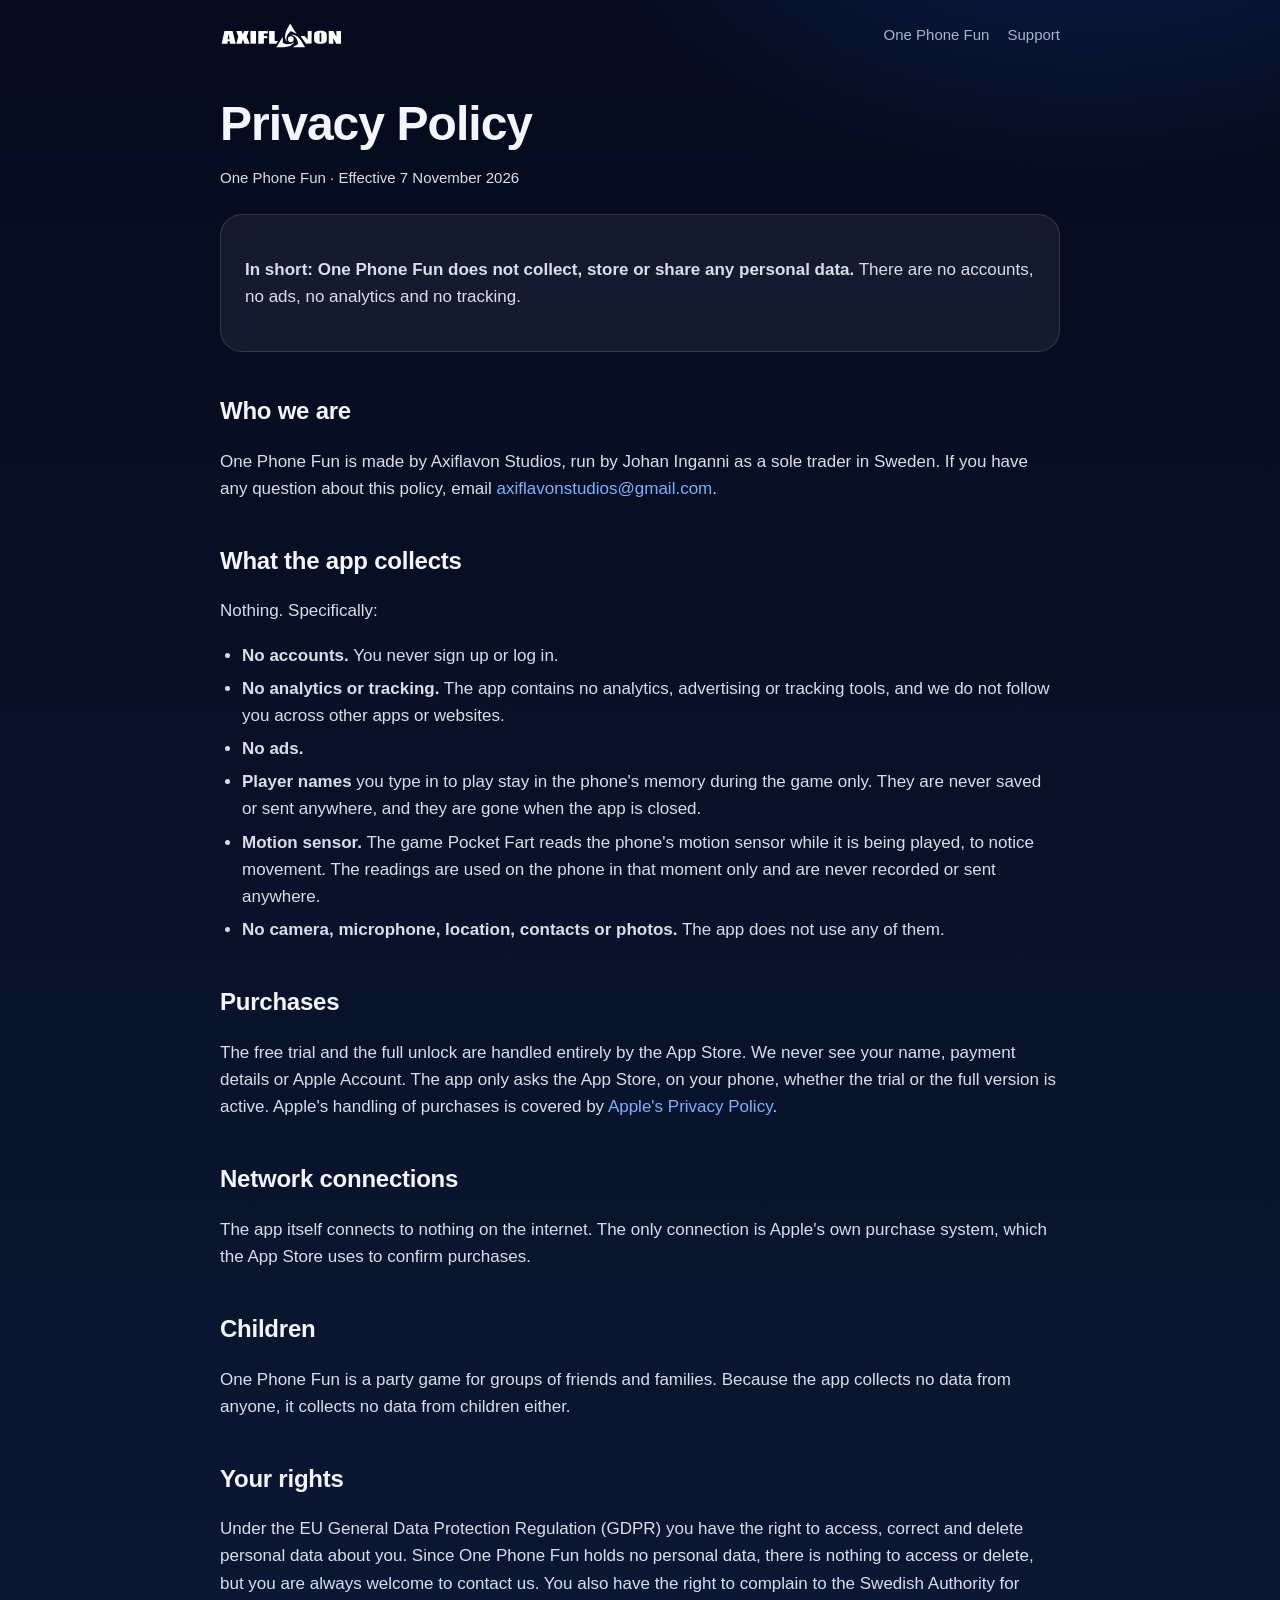
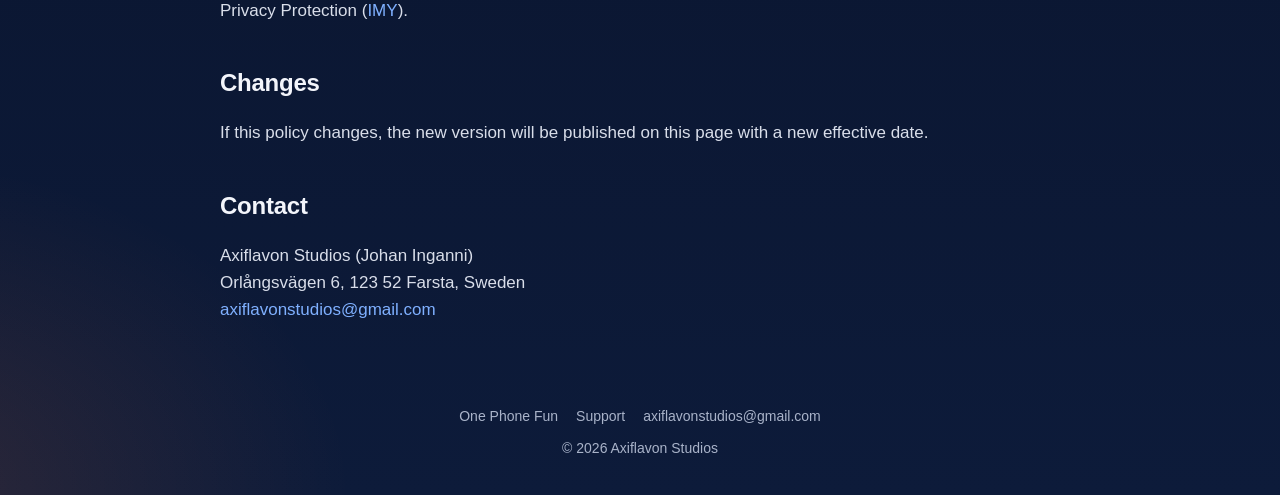
==== onephonefun/privacy/index.html @ 43b9fa29 "Website: Axiflavon Studios home, One Phone Fun page, privacy policy and support Co-Authored-By: Clau" ====
<!doctype html>
<html lang="en">
<head>
  <meta charset="utf-8">
  <meta name="viewport" content="width=device-width, initial-scale=1">
  <title>Privacy Policy – One Phone Fun</title>
  <meta name="description" content="Privacy policy for the One Phone Fun app by Axiflavon Studios. The app collects no personal data.">
  <link rel="icon" href="/assets/apple-touch-icon.png" type="image/png">
  <link rel="apple-touch-icon" href="/assets/apple-touch-icon.png">
  <link rel="stylesheet" href="/assets/style.css">
</head>
<body>
  <header class="site-header">
    <div class="wrap">
      <a class="brand" href="/" aria-label="Axiflavon Studios home">
        <img src="/assets/axiflavon-wordmark.svg" alt="Axiflavon">
      </a>
      <nav class="nav">
        <a href="/onephonefun/">One Phone Fun</a>
        <a href="/onephonefun/support/">Support</a>
      </nav>
    </div>
  </header>

  <main class="wrap doc">
    <h1>Privacy Policy</h1>
    <p class="meta">One Phone Fun &middot; Effective 7 November 2026</p>

    <div class="card">
      <p><strong>In short: One Phone Fun does not collect, store or share any personal data.</strong> There are no accounts, no ads, no analytics and no tracking.</p>
    </div>

    <h2>Who we are</h2>
    <p>One Phone Fun is made by Axiflavon Studios, run by Johan Inganni as a sole trader in Sweden. If you have any question about this policy, email <a href="mailto:axiflavonstudios@gmail.com">axiflavonstudios@gmail.com</a>.</p>

    <h2>What the app collects</h2>
    <p>Nothing. Specifically:</p>
    <ul>
      <li><strong>No accounts.</strong> You never sign up or log in.</li>
      <li><strong>No analytics or tracking.</strong> The app contains no analytics, advertising or tracking tools, and we do not follow you across other apps or websites.</li>
      <li><strong>No ads.</strong></li>
      <li><strong>Player names</strong> you type in to play stay in the phone's memory during the game only. They are never saved or sent anywhere, and they are gone when the app is closed.</li>
      <li><strong>Motion sensor.</strong> The game Pocket Fart reads the phone's motion sensor while it is being played, to notice movement. The readings are used on the phone in that moment only and are never recorded or sent anywhere.</li>
      <li><strong>No camera, microphone, location, contacts or photos.</strong> The app does not use any of them.</li>
    </ul>

    <h2>Purchases</h2>
    <p>The free trial and the full unlock are handled entirely by the App Store. We never see your name, payment details or Apple Account. The app only asks the App Store, on your phone, whether the trial or the full version is active. Apple's handling of purchases is covered by <a href="https://www.apple.com/legal/privacy/">Apple's Privacy Policy</a>.</p>

    <h2>Network connections</h2>
    <p>The app itself connects to nothing on the internet. The only connection is Apple's own purchase system, which the App Store uses to confirm purchases.</p>

    <h2>Children</h2>
    <p>One Phone Fun is a party game for groups of friends and families. Because the app collects no data from anyone, it collects no data from children either.</p>

    <h2>Your rights</h2>
    <p>Under the EU General Data Protection Regulation (GDPR) you have the right to access, correct and delete personal data about you. Since One Phone Fun holds no personal data, there is nothing to access or delete, but you are always welcome to contact us. You also have the right to complain to the Swedish Authority for Privacy Protection (<a href="https://www.imy.se/en/">IMY</a>).</p>

    <h2>Changes</h2>
    <p>If this policy changes, the new version will be published on this page with a new effective date.</p>

    <h2>Contact</h2>
    <p>Axiflavon Studios (Johan Inganni)<br>
      Orlångsvägen 6, 123 52 Farsta, Sweden<br>
      <a href="mailto:axiflavonstudios@gmail.com">axiflavonstudios@gmail.com</a></p>
  </main>

  <footer class="site-footer">
    <div class="wrap">
      <div class="links">
        <a href="/onephonefun/">One Phone Fun</a>
        <a href="/onephonefun/support/">Support</a>
        <a href="mailto:axiflavonstudios@gmail.com">axiflavonstudios@gmail.com</a>
      </div>
      <div>&copy; 2026 Axiflavon Studios</div>
    </div>
  </footer>
</body>
</html>
---- assets/style.css ----
:root {
  --bg-top: #050b1d;
  --bg-bottom: #0d1b3a;
  --glow: #2a62ff;
  --text: #f3f5fb;
  --muted: #a9b3c9;
  --card: rgba(255, 255, 255, 0.06);
  --card-border: rgba(255, 255, 255, 0.13);
  --accent: #7fb0ff;
  --radius: 22px;
}

* {
  box-sizing: border-box;
}

html {
  -webkit-text-size-adjust: 100%;
  min-height: 100%;
  background-color: var(--bg-bottom);
  background-image:
    radial-gradient(60rem 40rem at 85% -10%, rgba(42, 98, 255, 0.28), transparent 60%),
    radial-gradient(50rem 35rem at -10% 100%, rgba(255, 122, 48, 0.14), transparent 60%),
    linear-gradient(180deg, var(--bg-top), var(--bg-bottom));
}

body {
  margin: 0;
  min-height: 100vh;
  color: var(--text);
  background: transparent;
  font-family: -apple-system, BlinkMacSystemFont, "SF Pro Text", "Segoe UI",
    Roboto, "Helvetica Neue", Arial, sans-serif;
  font-size: 17px;
  line-height: 1.6;
}

a {
  color: var(--accent);
  text-decoration: none;
}

a:hover {
  text-decoration: underline;
}

.wrap {
  width: 100%;
  max-width: 880px;
  margin: 0 auto;
  padding: 0 20px;
}

/* Header */
.site-header {
  padding: 22px 0;
}

.site-header .wrap {
  display: flex;
  align-items: center;
  justify-content: space-between;
  gap: 16px;
}

.brand {
  display: inline-flex;
  align-items: center;
}

.brand img {
  height: 26px;
  width: auto;
  display: block;
}

.nav {
  display: flex;
  gap: 18px;
  font-size: 15px;
}

.nav a {
  color: var(--muted);
}

.nav a:hover,
.nav a[aria-current="page"] {
  color: var(--text);
  text-decoration: none;
}

/* Hero */
.hero {
  text-align: center;
  padding: 48px 0 28px;
}

.hero .symbol {
  width: 96px;
  height: auto;
  margin-bottom: 20px;
}

.hero .app-icon {
  width: 128px;
  height: 128px;
  border-radius: 28px;
  box-shadow: 0 18px 50px rgba(0, 0, 0, 0.45);
  margin-bottom: 22px;
}

h1 {
  font-size: clamp(32px, 6vw, 48px);
  line-height: 1.1;
  letter-spacing: -0.02em;
  margin: 0 0 12px;
}

h2 {
  font-size: 24px;
  letter-spacing: -0.01em;
  margin: 40px 0 14px;
}

h3 {
  font-size: 18px;
  margin: 26px 0 6px;
}

.lead {
  font-size: 19px;
  color: var(--muted);
  max-width: 620px;
  margin: 0 auto;
}

.badge {
  display: inline-block;
  margin-top: 22px;
  padding: 9px 18px;
  border-radius: 999px;
  border: 1px solid var(--card-border);
  background: var(--card);
  font-size: 15px;
  color: var(--text);
}

/* Cards */
.card {
  background: var(--card);
  border: 1px solid var(--card-border);
  border-radius: var(--radius);
  padding: 24px;
  backdrop-filter: blur(12px);
  -webkit-backdrop-filter: blur(12px);
}

.app-card {
  display: flex;
  align-items: center;
  gap: 20px;
  margin: 36px 0;
  color: var(--text);
}

.app-card:hover {
  text-decoration: none;
  border-color: rgba(255, 255, 255, 0.28);
}

.app-card img {
  width: 84px;
  height: 84px;
  border-radius: 20px;
  flex: none;
}

.app-card h2 {
  margin: 0 0 4px;
  font-size: 22px;
}

.app-card p {
  margin: 0;
  color: var(--muted);
}

.grid {
  display: grid;
  grid-template-columns: repeat(auto-fill, minmax(240px, 1fr));
  gap: 14px;
}

.grid .card {
  padding: 18px 20px;
}

.grid h3 {
  margin: 0 0 4px;
}

.grid p {
  margin: 0;
  color: var(--muted);
  font-size: 15px;
  line-height: 1.5;
}

.facts {
  display: grid;
  grid-template-columns: repeat(auto-fit, minmax(170px, 1fr));
  gap: 14px;
  margin-top: 30px;
}

.facts .card {
  text-align: center;
  padding: 18px;
}

.facts strong {
  display: block;
  font-size: 26px;
}

.facts span {
  color: var(--muted);
  font-size: 15px;
}

.languages {
  color: var(--muted);
}

/* Text pages */
.doc {
  padding-top: 28px;
  padding-bottom: 20px;
}

.doc .card {
  margin-top: 24px;
}

.doc p,
.doc li {
  color: #d9deea;
}

.doc ul {
  padding-left: 22px;
}

.doc li {
  margin: 6px 0;
}

.meta {
  color: var(--muted);
  font-size: 15px;
}

.contact {
  text-align: center;
  padding: 30px 24px;
}

.contact .email {
  font-size: 20px;
  font-weight: 600;
  word-break: break-all;
}

/* Footer */
.site-footer {
  padding: 44px 0 36px;
  color: var(--muted);
  font-size: 14px;
  text-align: center;
}

.site-footer a {
  color: var(--muted);
}

.site-footer .links {
  display: flex;
  justify-content: center;
  flex-wrap: wrap;
  gap: 8px 18px;
  margin-bottom: 10px;
}

@media (max-width: 560px) {
  body {
    font-size: 16px;
  }

  .wrap {
    padding: 0 16px;
  }

  .nav {
    gap: 14px;
    font-size: 14px;
  }

  .brand img {
    height: 20px;
  }

  .hero {
    padding-top: 30px;
  }

  .app-card {
    align-items: flex-start;
  }

  .app-card img {
    width: 64px;
    height: 64px;
    border-radius: 15px;
  }
}
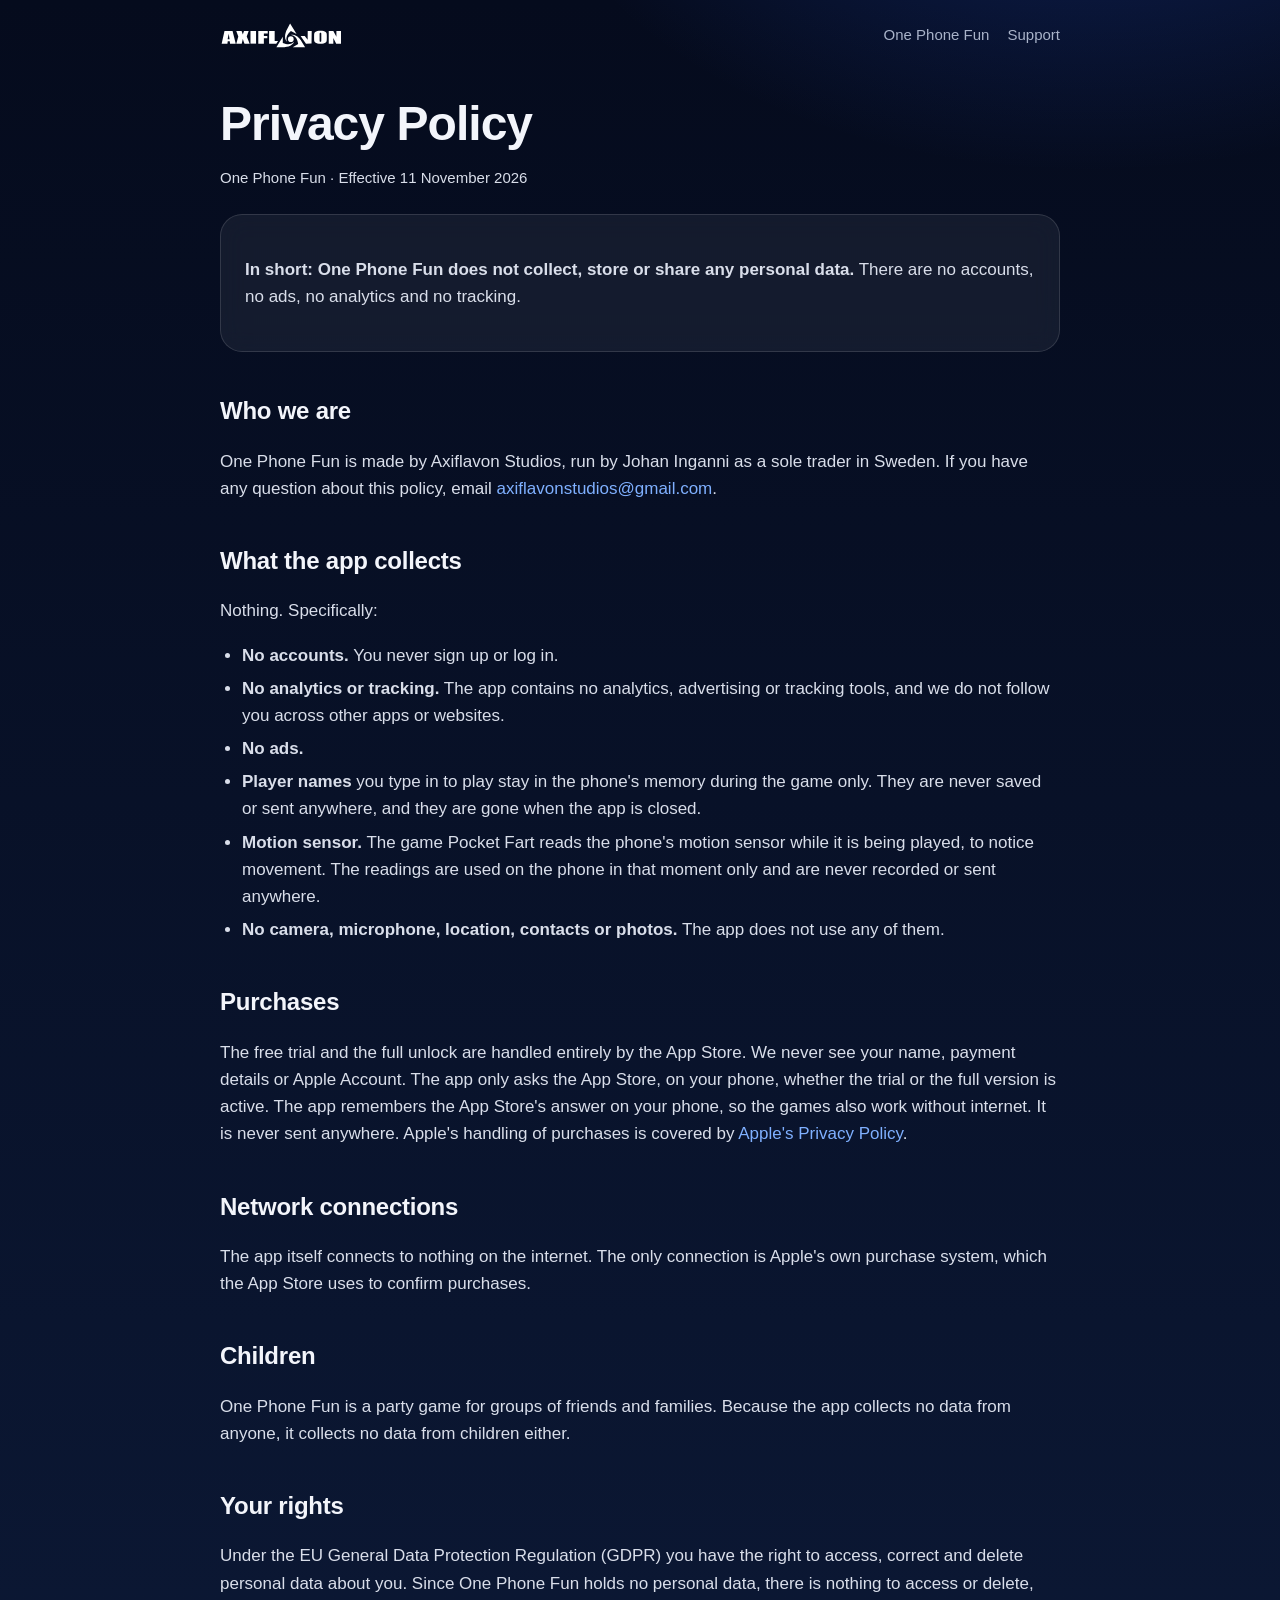
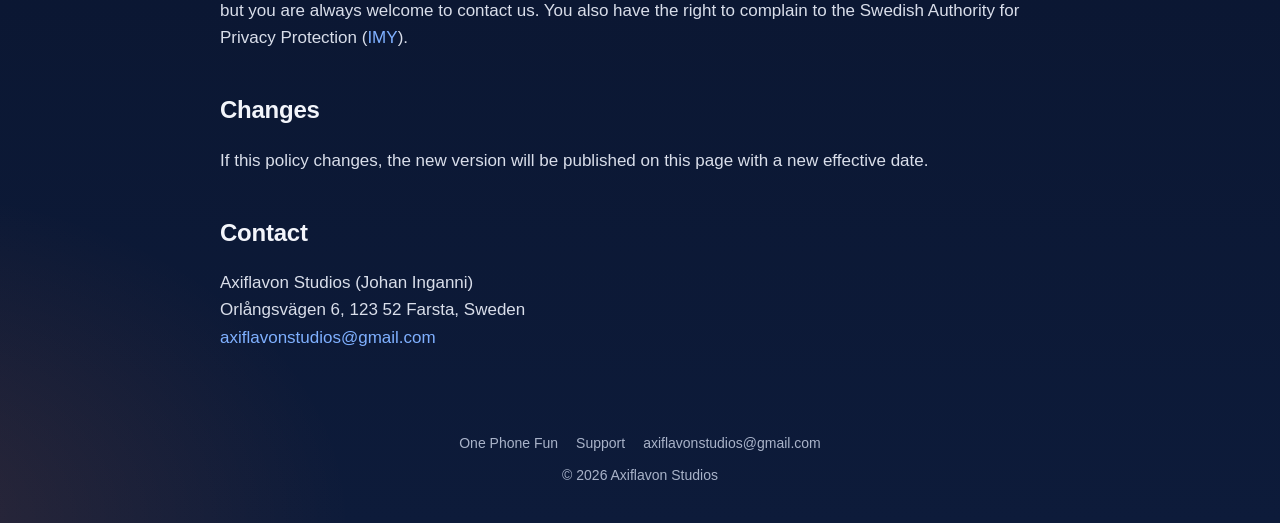
==== commit b85940c1: "One Phone Fun page: no internet needed, language names as in the app; privacy policy: the app rememb" ====
--- a/onephonefun/privacy/index.html
+++ b/onephonefun/privacy/index.html
@@ -24,7 +24,7 @@
 
   <main class="wrap doc">
     <h1>Privacy Policy</h1>
-    <p class="meta">One Phone Fun &middot; Effective 7 November 2026</p>
+    <p class="meta">One Phone Fun &middot; Effective 11 November 2026</p>
 
     <div class="card">
       <p><strong>In short: One Phone Fun does not collect, store or share any personal data.</strong> There are no accounts, no ads, no analytics and no tracking.</p>
@@ -45,7 +45,7 @@
     </ul>
 
     <h2>Purchases</h2>
-    <p>The free trial and the full unlock are handled entirely by the App Store. We never see your name, payment details or Apple Account. The app only asks the App Store, on your phone, whether the trial or the full version is active. Apple's handling of purchases is covered by <a href="https://www.apple.com/legal/privacy/">Apple's Privacy Policy</a>.</p>
+    <p>The free trial and the full unlock are handled entirely by the App Store. We never see your name, payment details or Apple Account. The app only asks the App Store, on your phone, whether the trial or the full version is active. The app remembers the App Store's answer on your phone, so the games also work without internet. It is never sent anywhere. Apple's handling of purchases is covered by <a href="https://www.apple.com/legal/privacy/">Apple's Privacy Policy</a>.</p>
 
     <h2>Network connections</h2>
     <p>The app itself connects to nothing on the internet. The only connection is Apple's own purchase system, which the App Store uses to confirm purchases.</p>
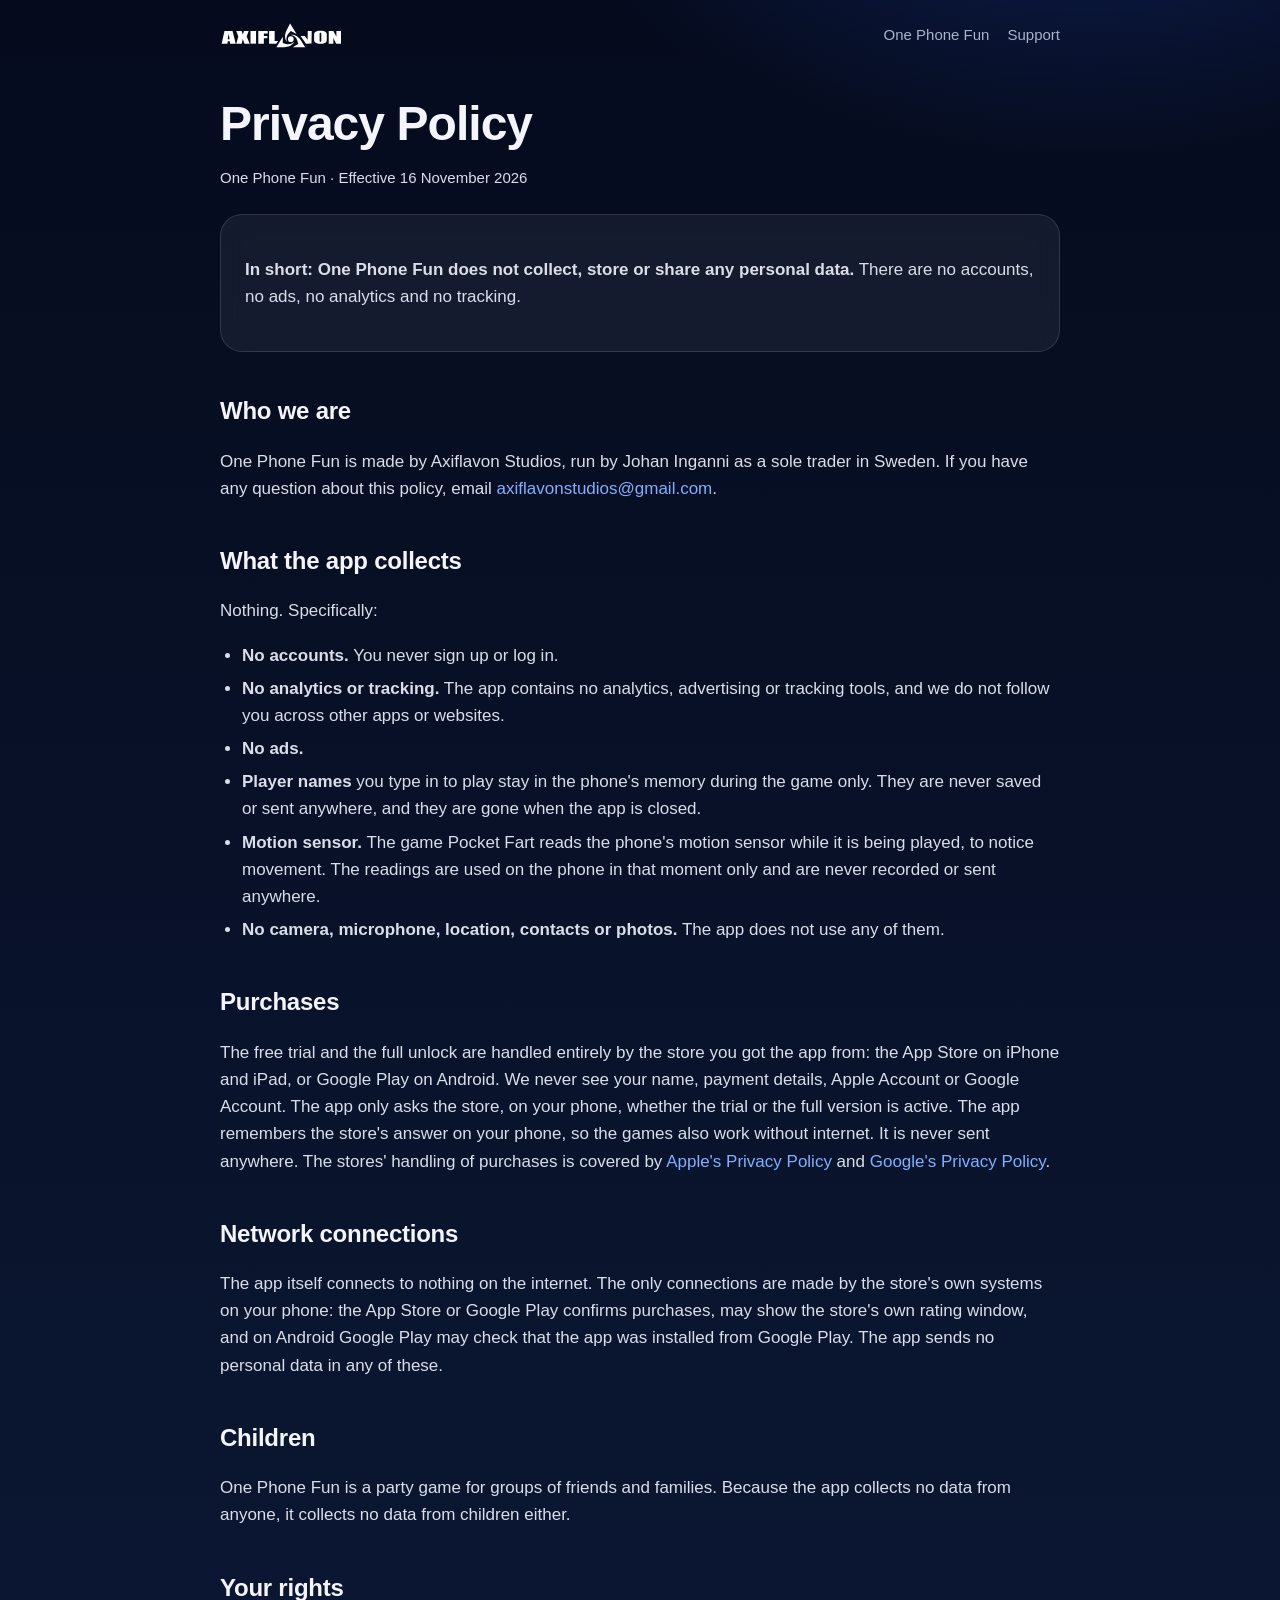
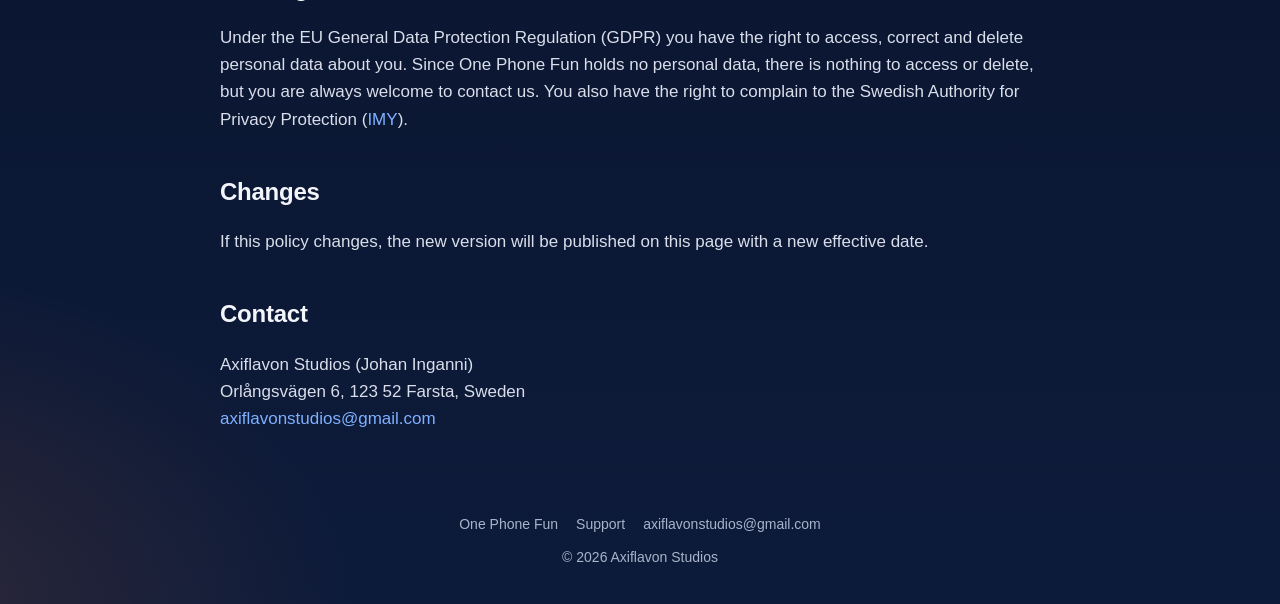
==== commit 6b87e084: "Privacy policy: cover Google Play as well as the App Store Purchases and the store's own connections" ====
--- a/onephonefun/privacy/index.html
+++ b/onephonefun/privacy/index.html
@@ -24,7 +24,7 @@
 
   <main class="wrap doc">
     <h1>Privacy Policy</h1>
-    <p class="meta">One Phone Fun &middot; Effective 11 November 2026</p>
+    <p class="meta">One Phone Fun &middot; Effective 16 November 2026</p>
 
     <div class="card">
       <p><strong>In short: One Phone Fun does not collect, store or share any personal data.</strong> There are no accounts, no ads, no analytics and no tracking.</p>
@@ -45,10 +45,10 @@
     </ul>
 
     <h2>Purchases</h2>
-    <p>The free trial and the full unlock are handled entirely by the App Store. We never see your name, payment details or Apple Account. The app only asks the App Store, on your phone, whether the trial or the full version is active. The app remembers the App Store's answer on your phone, so the games also work without internet. It is never sent anywhere. Apple's handling of purchases is covered by <a href="https://www.apple.com/legal/privacy/">Apple's Privacy Policy</a>.</p>
+    <p>The free trial and the full unlock are handled entirely by the store you got the app from: the App Store on iPhone and iPad, or Google Play on Android. We never see your name, payment details, Apple Account or Google Account. The app only asks the store, on your phone, whether the trial or the full version is active. The app remembers the store's answer on your phone, so the games also work without internet. It is never sent anywhere. The stores' handling of purchases is covered by <a href="https://www.apple.com/legal/privacy/">Apple's Privacy Policy</a> and <a href="https://policies.google.com/privacy">Google's Privacy Policy</a>.</p>
 
     <h2>Network connections</h2>
-    <p>The app itself connects to nothing on the internet. The only connection is Apple's own purchase system, which the App Store uses to confirm purchases.</p>
+    <p>The app itself connects to nothing on the internet. The only connections are made by the store's own systems on your phone: the App Store or Google Play confirms purchases, may show the store's own rating window, and on Android Google Play may check that the app was installed from Google Play. The app sends no personal data in any of these.</p>
 
     <h2>Children</h2>
     <p>One Phone Fun is a party game for groups of friends and families. Because the app collects no data from anyone, it collects no data from children either.</p>
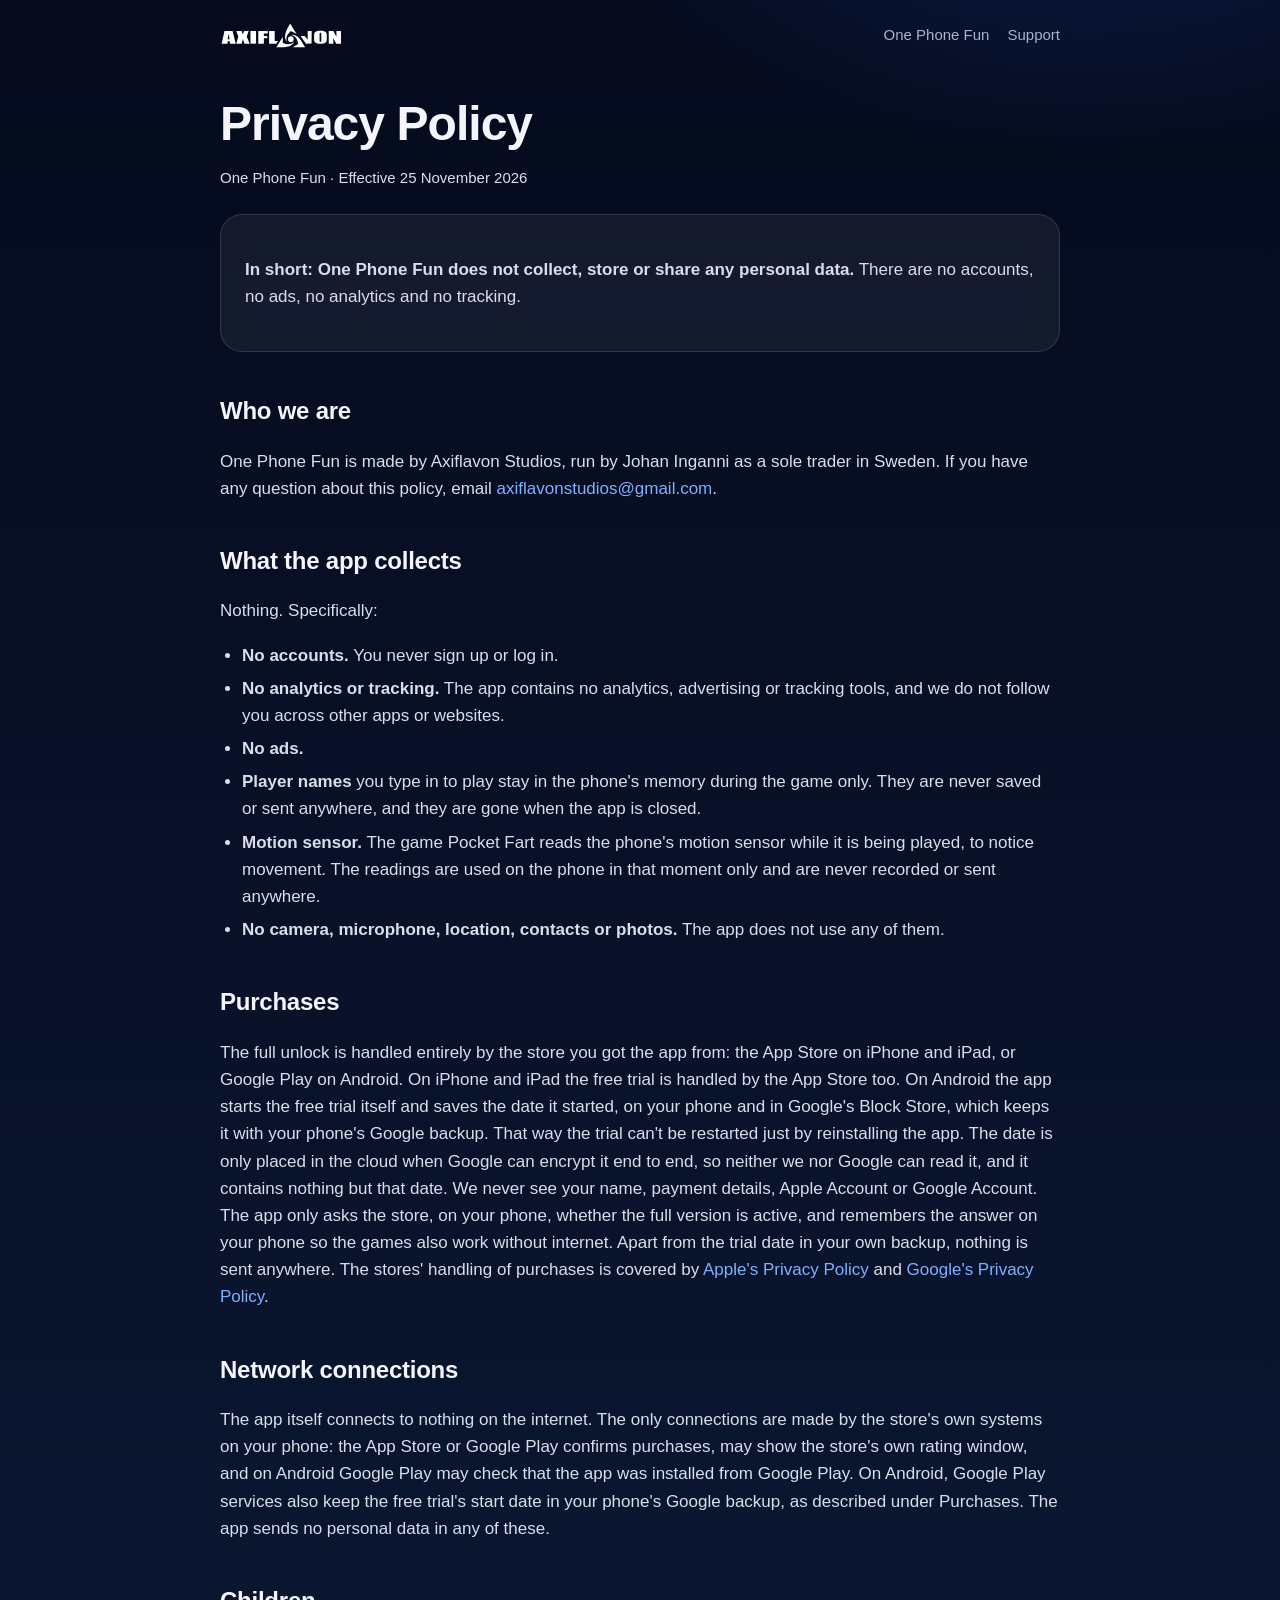
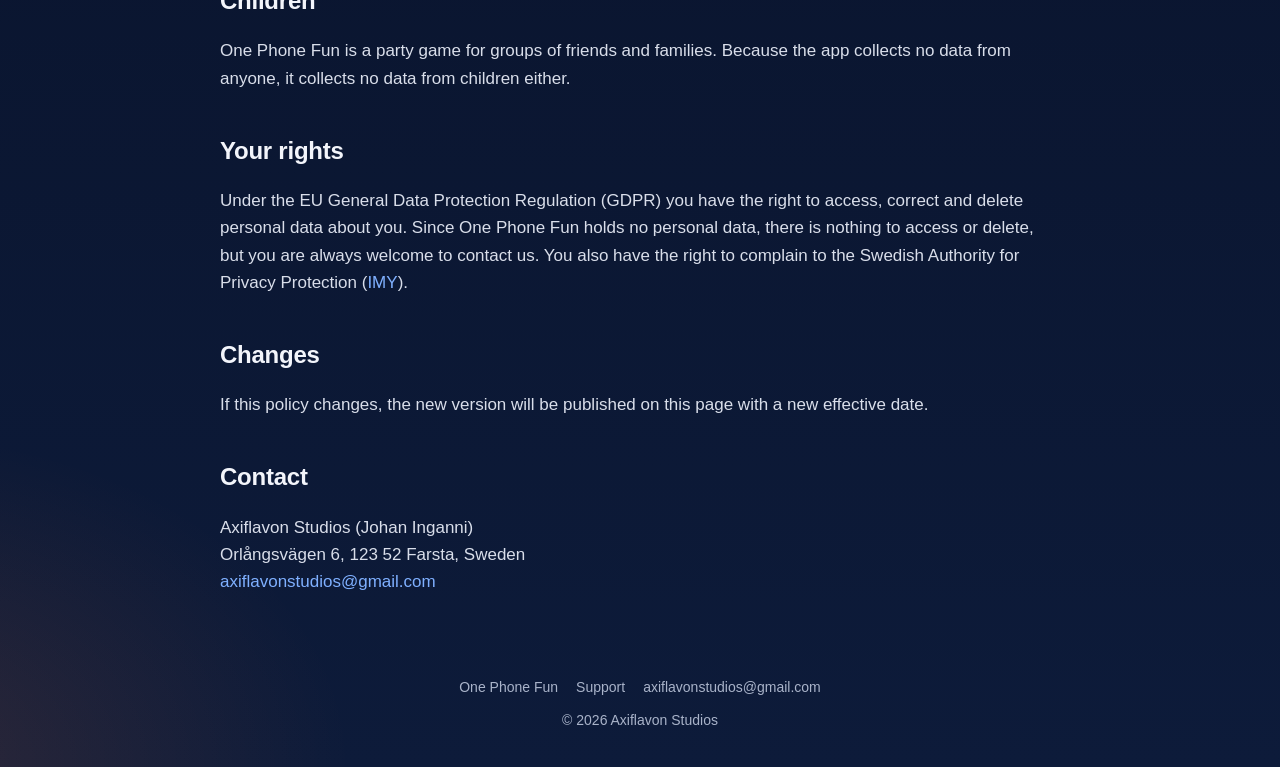
==== commit 74ecd301: "Privacy policy: describe the Android free trial and its backup Co-Authored-By: Claude Opus 5.5 <nore" ====
--- a/onephonefun/privacy/index.html
+++ b/onephonefun/privacy/index.html
@@ -24,7 +24,7 @@
 
   <main class="wrap doc">
     <h1>Privacy Policy</h1>
-    <p class="meta">One Phone Fun &middot; Effective 16 November 2026</p>
+    <p class="meta">One Phone Fun &middot; Effective 25 November 2026</p>
 
     <div class="card">
       <p><strong>In short: One Phone Fun does not collect, store or share any personal data.</strong> There are no accounts, no ads, no analytics and no tracking.</p>
@@ -45,10 +45,10 @@
     </ul>
 
     <h2>Purchases</h2>
-    <p>The free trial and the full unlock are handled entirely by the store you got the app from: the App Store on iPhone and iPad, or Google Play on Android. We never see your name, payment details, Apple Account or Google Account. The app only asks the store, on your phone, whether the trial or the full version is active. The app remembers the store's answer on your phone, so the games also work without internet. It is never sent anywhere. The stores' handling of purchases is covered by <a href="https://www.apple.com/legal/privacy/">Apple's Privacy Policy</a> and <a href="https://policies.google.com/privacy">Google's Privacy Policy</a>.</p>
+    <p>The full unlock is handled entirely by the store you got the app from: the App Store on iPhone and iPad, or Google Play on Android. On iPhone and iPad the free trial is handled by the App Store too. On Android the app starts the free trial itself and saves the date it started, on your phone and in Google's Block Store, which keeps it with your phone's Google backup. That way the trial can't be restarted just by reinstalling the app. The date is only placed in the cloud when Google can encrypt it end to end, so neither we nor Google can read it, and it contains nothing but that date. We never see your name, payment details, Apple Account or Google Account. The app only asks the store, on your phone, whether the full version is active, and remembers the answer on your phone so the games also work without internet. Apart from the trial date in your own backup, nothing is sent anywhere. The stores' handling of purchases is covered by <a href="https://www.apple.com/legal/privacy/">Apple's Privacy Policy</a> and <a href="https://policies.google.com/privacy">Google's Privacy Policy</a>.</p>
 
     <h2>Network connections</h2>
-    <p>The app itself connects to nothing on the internet. The only connections are made by the store's own systems on your phone: the App Store or Google Play confirms purchases, may show the store's own rating window, and on Android Google Play may check that the app was installed from Google Play. The app sends no personal data in any of these.</p>
+    <p>The app itself connects to nothing on the internet. The only connections are made by the store's own systems on your phone: the App Store or Google Play confirms purchases, may show the store's own rating window, and on Android Google Play may check that the app was installed from Google Play. On Android, Google Play services also keep the free trial's start date in your phone's Google backup, as described under Purchases. The app sends no personal data in any of these.</p>
 
     <h2>Children</h2>
     <p>One Phone Fun is a party game for groups of friends and families. Because the app collects no data from anyone, it collects no data from children either.</p>
